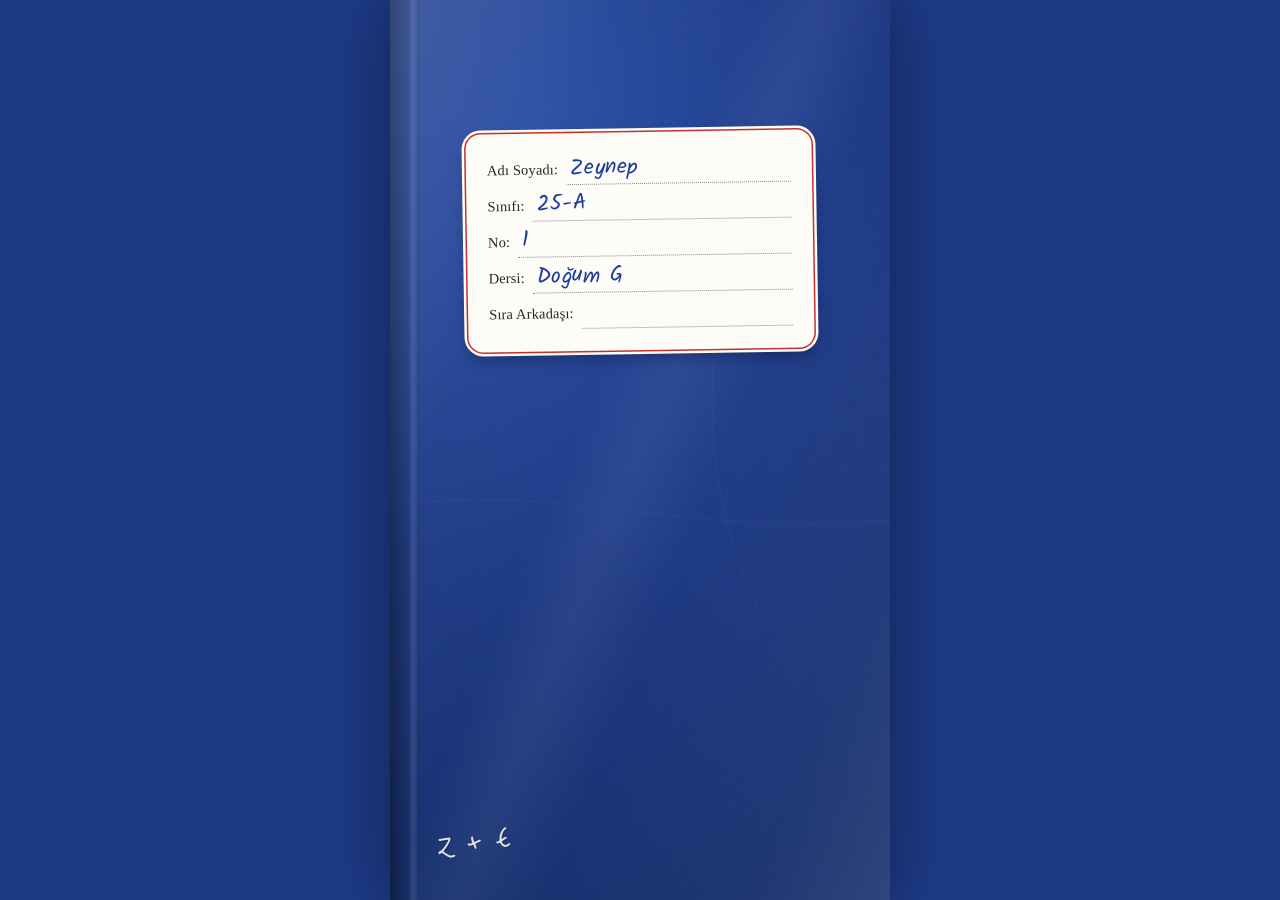
==== index.html @ 5930c44a "Zeynep'in doğum günü defteri Görüntülü konuşurken telefondan açılan okul defteri: sınav, kelime oyun" ====
<!doctype html>
<html lang="tr">
<head>
  <meta charset="utf-8">
  <meta name="viewport" content="width=device-width, initial-scale=1, viewport-fit=cover, user-scalable=no, interactive-widget=resizes-visual">
  <title>Zeynep'in defteri</title>
  <meta name="robots" content="noindex">
  <meta name="theme-color" content="#1d3a86">
  <meta property="og:type" content="website">
  <meta property="og:title" content="Defterini bende unutmuşsun">
  <meta property="og:description" content="Adı: Zeynep. Dersi: Doğum Günü.">
  <meta property="og:image" content="https://kartanci.github.io/zeynep/img/kapak.jpg">
  <meta property="og:image:width" content="1200">
  <meta property="og:image:height" content="630">
  <meta name="twitter:card" content="summary_large_image">
  <link rel="icon" href="data:image/svg+xml,%3Csvg xmlns='http://www.w3.org/2000/svg' viewBox='0 0 32 32'%3E%3Crect x='5' y='2' width='23' height='28' rx='2' fill='%231d3a86'/%3E%3Crect x='10' y='8' width='14' height='9' rx='1' fill='%23fdfcf6'/%3E%3C/svg%3E">
  <link rel="preconnect" href="https://fonts.googleapis.com">
  <link rel="preconnect" href="https://fonts.gstatic.com" crossorigin>
  <link href="https://fonts.googleapis.com/css2?family=Anton&family=Just+Me+Again+Down+Here&family=Kalam:wght@400;700&display=swap" rel="stylesheet">
  <link rel="stylesheet" href="css/defter.css">
</head>
<body>
  <main id="defter"></main>
  <script src="js/icerik.js"></script>
  <script src="js/pen.js"></script>
  <script src="js/live.js"></script>
  <script src="js/board.js"></script>
  <script src="js/candle.js"></script>
  <script src="js/notebook.js"></script>
</body>
</html>
---- css/defter.css ----
:root {
  --kagit: #fbf8ee;
  --kare: 18px;
  --kare-cizgi: rgba(84, 134, 190, .145);
  --marj: rgba(214, 72, 72, .5);
  --mavi: #1c3c9e;
  --kirmizi: #d02b27;
  --kursun: #5b5852;
  --fosfor: #fff06a;
  --postit: #ffe985;
  --yazi: clamp(20px, 5.9vw, 24px);
  --el: 'Kalam', 'Segoe Print', 'Comic Sans MS', cursive;
  --el-enes: 'Just Me Again Down Here', 'Kalam', cursive;
  --baski: 'Times New Roman', Tinos, 'Liberation Serif', 'Noto Serif', Georgia, serif;
  --afis: 'Anton', Impact, 'Arial Narrow', sans-serif;
  --duz: -apple-system, 'Segoe UI', Roboto, 'Helvetica Neue', Arial, sans-serif;
  --alt: env(safe-area-inset-bottom, 0px);
  --ust: env(safe-area-inset-top, 0px);
}

* { box-sizing: border-box; -webkit-tap-highlight-color: transparent; }

html, body {
  height: 100%;
  margin: 0;
  overflow: hidden;
  overscroll-behavior: none;
}

body {
  background: #1d3a86;
  color: var(--mavi);
  font-family: var(--el);
  -webkit-user-select: none;
  user-select: none;
  -webkit-touch-callout: none;
  -webkit-text-size-adjust: 100%;
  transition: background .6s;
}

button { font: inherit; color: inherit; background: none; border: 0; padding: 0; cursor: pointer; touch-action: manipulation; }

#defter {
  position: fixed;
  inset: 0;
  margin: 0 auto;
  width: 100%;
  max-width: 500px;
  overflow: hidden;
  perspective: 1500px;
  perspective-origin: 50% 50%;
}

/* ---------- Yaprak ---------- */
.yaprak {
  position: absolute;
  inset: 0;
  background-color: var(--kagit);
  background-image:
    var(--doku, none),
    linear-gradient(var(--kare-cizgi) 1px, transparent 1px),
    linear-gradient(90deg, var(--kare-cizgi) 1px, transparent 1px);
  background-size: auto, var(--kare) var(--kare), var(--kare) var(--kare);
  transform-origin: 0 50%;
  backface-visibility: hidden;
  -webkit-backface-visibility: hidden;
  overflow: hidden;
  box-shadow: inset 16px 0 20px -16px rgba(40, 30, 10, .28);
}

.yaprak::after {
  content: '';
  position: absolute;
  inset: 0;
  pointer-events: none;
  background: linear-gradient(90deg, rgba(30, 20, 5, .34), rgba(30, 20, 5, .08) 45%, rgba(255, 255, 255, .25));
  opacity: var(--golge, 0);
  z-index: 40;
}

.yaprak.altta::before {
  content: '';
  position: absolute;
  inset: 0;
  pointer-events: none;
  background: linear-gradient(90deg, rgba(30, 20, 5, .42), rgba(30, 20, 5, 0) 75%);
  opacity: var(--alt-golge, 0);
  z-index: 40;
}

.marj { position: absolute; left: 26px; top: 0; pointer-events: none; }

.zimba { position: absolute; left: 0; top: 0; bottom: 0; width: 14px; pointer-events: none; }
.zimba i {
  position: absolute;
  left: 1px;
  width: 12px;
  height: 2.5px;
  border-radius: 2px;
  background: linear-gradient(#d3d6da, #8f9399);
  box-shadow: 0 1px 1px rgba(0, 0, 0, .35);
}
.zimba i:first-child { top: 24%; }
.zimba i:last-child { top: 76%; }

.sayfa-no {
  position: absolute;
  left: 8px;
  bottom: calc(var(--alt) + 10px);
  font-size: 14px;
  color: var(--kursun);
  opacity: .72;
  pointer-events: none;
}

.karalama { display: block; color: var(--mavi); }
.karalama.orta { margin: 8px auto 6px; }
.karalama.sag { margin-left: auto; }
.kenar-karalama { position: absolute; pointer-events: none; opacity: .6; }
.zil-karalama { position: absolute; right: 16px; top: calc(var(--ust) + 38px); }

.yas-karalama {
  position: absolute;
  right: 12px;
  top: calc(var(--ust) + 44px);
  width: min(31vw, 118px);
  clip-path: inset(0 100% 0 0);
  transition: clip-path .85s cubic-bezier(.4, .1, .6, .95);
  pointer-events: none;
}
.yas-karalama.v { clip-path: inset(0 -4% 0 -4%); }
.yas-karalama svg { display: block; width: 100%; height: auto; overflow: visible; }

.icerik {
  position: absolute;
  inset: 0;
  overflow-y: auto;
  overflow-x: hidden;
  -webkit-overflow-scrolling: touch;
  padding: calc(var(--ust) + 18px) 18px calc(var(--alt) + 18px) 44px;
  touch-action: pan-y;
  scrollbar-width: none;
}
.icerik::-webkit-scrollbar { display: none; }

.icerik.sabit {
  overflow: hidden;
  display: flex;
  flex-direction: column;
  padding: calc(var(--ust) + 12px) 12px calc(var(--alt) + 10px) 40px;
  touch-action: none;
}

.tarih {
  text-align: right;
  font-size: 15px;
  line-height: 18px;
  height: 36px;
  opacity: .78;
}

.el {
  font-family: var(--el);
  font-size: var(--yazi);
  line-height: 36px;
  margin: 0;
  position: relative;
}
.el.kucuk { font-size: calc(var(--yazi) * .82); line-height: 27px; }
.el.kirmizi { color: var(--kirmizi); }

.kelime { display: inline-block; white-space: nowrap; }
.harf { display: inline-block; opacity: 0; transition: opacity 60ms linear; }
.harf.v { opacity: var(--o, 1); }

.kelime.fosfor {
  background: linear-gradient(transparent 16%, var(--fosfor) 16%, var(--fosfor) 84%, transparent 84%);
  margin: 0 -2px;
  padding: 0 2px;
}

.cizik-katman { position: absolute; left: 0; top: 0; pointer-events: none; }

.enes-el {
  font-family: var(--el-enes);
  font-size: calc(var(--yazi) * 1.26);
  color: #16171c;
}
.enes-el.buyuk { font-size: calc(var(--yazi) * 2.1); line-height: 54px; margin-top: 18px; }
.enes-el.imza { text-align: right; padding-right: 16px; }

.ps {
  font-size: calc(var(--yazi) * .72);
  line-height: 24px;
  margin-top: 18px;
  opacity: .86;
}

/* ---------- Seçenekler ---------- */
.secenekler { display: flex; flex-direction: column; gap: 2px; margin: 4px 0 12px; }

.secenek {
  display: flex;
  align-items: center;
  gap: 10px;
  min-height: 46px;
  padding: 6px 4px 6px 0;
  text-align: left;
  font-size: var(--yazi);
  line-height: 1.2;
  transition: opacity .3s;
}
.secenek svg { flex: none; }
.secenek.soluk { opacity: .28; }

.kucuk-dugme {
  position: relative;
  font-size: 19px;
  line-height: 1;
  padding: 12px 14px;
  min-height: 44px;
  border: 1.8px solid currentColor;
  border-radius: 255px 15px 225px 15px / 15px 225px 15px 255px;
  transition: transform .12s;
}
.kucuk-dugme:active { transform: scale(.96); }
.kucuk-dugme.ana { background: var(--mavi); border-color: var(--mavi); color: #fdfbf3; }
.fosfor-dugme.secili { background: var(--fosfor); }

.postit {
  position: relative;
  background: var(--postit);
  color: #33342f;
  padding: 14px 14px 16px;
  font-size: calc(var(--yazi) * .78);
  line-height: 25px;
  margin: 12px 8px 18px 0;
  transform: rotate(-1.4deg) translateY(10px) scale(.97);
  opacity: 0;
  box-shadow: 0 1px 1px rgba(60, 50, 10, .2), 3px 6px 12px -4px rgba(60, 50, 10, .34);
  transition: opacity .3s, transform .35s cubic-bezier(.2, 1.3, .5, 1);
}
.postit.v { opacity: 1; transform: rotate(-1.4deg); }

.kalp-satir { display: flex; align-items: center; gap: 12px; margin-top: 10px; }
.kalp-satir svg { flex: none; }
.kalp-satir .el { display: inline; }

/* ---------- Sayfa çevirme ---------- */
.cevir {
  position: sticky;
  bottom: calc(var(--alt) + 12px);
  display: flex;
  align-items: center;
  gap: 8px;
  width: max-content;
  margin: 22px auto 6px;
  padding: 10px 16px;
  font-size: 19px;
  white-space: nowrap;
  z-index: 20;
  animation: belir .5s both, dikkat 2.8s 3s ease-in-out infinite;
  background: rgba(251, 248, 238, .92);
  border-radius: 20px;
}
.araclar .cevir { position: static; margin: 0; }

.kulak {
  position: absolute;
  right: 0;
  bottom: 0;
  width: 58px;
  height: 58px;
  z-index: 21;
  background: linear-gradient(135deg, rgba(251, 248, 238, 0) 50%, rgba(120, 105, 75, .28) 50%, #efe9d8 62%, #faf6ea);
  filter: drop-shadow(-2px -2px 3px rgba(60, 45, 15, .2));
  clip-path: polygon(100% 0, 100% 100%, 0 100%);
  animation: belir .5s both;
}

@keyframes belir { from { opacity: 0; } to { opacity: 1; } }
@keyframes dikkat {
  0%, 82%, 100% { transform: none; }
  88% { transform: translateX(-7px); }
  94% { transform: translateX(3px); }
}

/* ---------- Kapak ---------- */
.yaprak.kapak {
  background: #1f3e90;
  background-image: var(--doku, none), radial-gradient(120% 90% at 30% 15%, #2a4ea8, #1d3a86 58%, #16306f);
  background-size: auto, auto;
  box-shadow: none;
  cursor: pointer;
  touch-action: pan-y;
}

.kapak-kirisik { position: absolute; inset: 0; width: 100%; height: 100%; pointer-events: none; }

.kapak-sirt {
  position: absolute;
  left: 0; top: 0; bottom: 0;
  width: 30px;
  background: linear-gradient(90deg, rgba(0, 0, 0, .38), rgba(0, 0, 0, .1) 62%, rgba(255, 255, 255, .1) 76%, rgba(0, 0, 0, .12));
}

.kapak-parlak {
  position: absolute;
  inset: 0;
  pointer-events: none;
  background: linear-gradient(112deg, rgba(255, 255, 255, .13) 0%, rgba(255, 255, 255, .02) 26%, rgba(255, 255, 255, 0) 42%, rgba(255, 255, 255, .05) 50%, rgba(255, 255, 255, 0) 60%, rgba(255, 255, 255, .03) 84%, rgba(255, 255, 255, .1) 100%);
}

.etiket {
  position: absolute;
  left: 50%;
  top: 15%;
  width: min(80%, 340px);
  transform: translateX(-50%) rotate(-.9deg);
  padding: 18px 18px 14px;
  background: #fdfcf6;
  border-radius: 12px;
  box-shadow: 0 0 0 3px #fdfcf6, 0 0 0 4.5px #c92f2a, 0 0 0 7px #fdfcf6, 0 8px 18px rgba(0, 0, 20, .4);
  font-family: var(--baski);
  color: #27292f;
}

.etiket > div {
  display: flex;
  align-items: baseline;
  gap: 8px;
  height: 36px;
  font-size: 14.5px;
  letter-spacing: .01em;
}
.etiket > div > span { flex: none; }
.etiket > div > span::after { content: ':'; }
.etiket b {
  flex: 1;
  font-family: var(--el);
  font-weight: 400;
  font-size: 22px;
  line-height: 30px;
  color: var(--mavi);
  border-bottom: 1.5px dotted #8b8d93;
  padding-left: 4px;
  white-space: nowrap;
}

.daksil {
  position: absolute;
  left: 46px;
  bottom: calc(var(--alt) + 34px);
  font-family: var(--el-enes);
  font-size: 34px;
  color: #f3f1e8;
  opacity: .92;
  transform: rotate(-7deg);
  text-shadow: 1px 1px 0 rgba(0, 0, 0, .18);
}

.kapak-not {
  position: absolute;
  right: 22px;
  bottom: 21%;
  width: min(58%, 240px);
  margin: 0;
  font-size: 21px;
  line-height: 27px;
  text-align: left;
  transform: rotate(3deg) translateY(16px) scale(.92);
}
.kapak-not.v { transform: rotate(3deg); }
.kapak-not small { display: block; font-size: 17px; margin-top: 6px; opacity: .72; }
.kapak-not::before {
  content: '';
  position: absolute;
  left: 50%;
  top: -11px;
  width: 74px;
  height: 22px;
  transform: translateX(-50%) rotate(-3deg);
  background: rgba(244, 238, 205, .55);
  box-shadow: 0 1px 2px rgba(0, 0, 0, .14);
}
.kapak-not.oynak { animation: kipir 3.4s ease-in-out infinite; }
@keyframes kipir {
  0%, 84%, 100% { transform: rotate(3deg); }
  89% { transform: rotate(5.5deg); }
  94% { transform: rotate(1.5deg); }
}

/* ---------- Sınav ---------- */
.sinav-kagit {
  position: relative;
  margin: 2px -4px 16px -18px;
  padding: 24px 16px 18px;
  background-color: #fefefb;
  background-image: var(--doku, none), radial-gradient(1px 1px at 12% 22%, rgba(0, 0, 0, .35), transparent 1.5px), radial-gradient(1px 1px at 78% 63%, rgba(0, 0, 0, .3), transparent 1.5px), radial-gradient(1.5px 1px at 44% 91%, rgba(0, 0, 0, .28), transparent 2px);
  box-shadow: 0 1px 2px rgba(30, 25, 10, .2), 0 8px 16px -6px rgba(30, 25, 10, .3);
  font-family: var(--baski);
  color: #1d1e22;
  transform: translateY(26px) rotate(.5deg);
  opacity: 0;
  transition: transform .5s cubic-bezier(.2, .9, .3, 1), opacity .3s;
}
.sinav-kagit.v { transform: rotate(-.35deg); opacity: 1; }

.bant {
  position: absolute;
  left: 50%;
  top: -9px;
  width: 88px;
  height: 22px;
  transform: translateX(-50%) rotate(1.8deg);
  background: rgba(231, 224, 186, .62);
  box-shadow: 0 1px 2px rgba(0, 0, 0, .12);
}

.sinav-baslik {
  text-align: center;
  font-weight: 700;
  font-size: 15.5px;
  line-height: 19px;
  text-transform: uppercase;
  letter-spacing: .05em;
}

.sinav-bilgi {
  display: flex;
  justify-content: space-between;
  gap: 10px;
  margin-top: 10px;
  padding-bottom: 8px;
  font-size: 14.5px;
  line-height: 20px;
  border-bottom: 1.5px solid #1d1e22;
}
.sinav-bilgi b { font-weight: 400; font-family: var(--el); color: var(--mavi); font-size: 16.5px; }

.not-kutu {
  flex: none;
  position: relative;
  width: 80px;
  height: 64px;
  border: 1.5px solid #1d1e22;
  text-align: center;
  font-size: 11.5px;
  line-height: 15px;
}
.not-kutu span { display: block; }
.not-kutu strong {
  position: absolute;
  inset: 14px 0 0;
  font-family: var(--el);
  font-weight: 700;
  font-size: 29px;
  line-height: 46px;
  color: var(--kirmizi);
}
.not-halka { position: absolute; left: 5px; top: 1px; pointer-events: none; }

.sorular { list-style: none; margin: 12px 0 0; padding: 0; }

.soru-bitti {
  display: flex;
  align-items: center;
  gap: 8px;
  padding: 6px 0;
  border-bottom: 1px dotted rgba(0, 0, 0, .22);
}
.soru-bitti .soru-yazi { flex: 1; font-size: 16px; line-height: 20px; color: #3d3f46; }

.isaret { flex: none; width: 46px; height: 42px; display: flex; align-items: center; justify-content: center; }

.soru-simdi { padding: 14px 0 8px; animation: belir .3s both; }
.soru-no { font-size: 14.5px; font-weight: 700; color: #3d3f46; }
.soru-simdi .soru-yazi { font-size: 23px; line-height: 29px; margin: 8px 0 14px; }
.soru-bos { margin-bottom: 6px !important; }
.soru-bos span { display: block; height: 30px; border-bottom: 1.3px dotted #6d6f75; }
.soru-ipucu { margin: 2px 0 12px; min-height: 27px; }

.isaret-sira { display: flex; justify-content: center; gap: 14px; }

.isaret-buyuk {
  flex: 1;
  max-width: 128px;
  height: 92px;
  display: flex;
  flex-direction: column;
  align-items: center;
  justify-content: center;
  gap: 2px;
  font-family: var(--el);
  font-size: 16px;
  color: var(--kirmizi);
  border: 1.6px solid rgba(208, 43, 39, .55);
  border-radius: 255px 18px 225px 18px / 18px 225px 18px 255px;
  transition: background .12s, transform .12s;
}
.isaret-buyuk:active { background: rgba(208, 43, 39, .1); transform: scale(.96); }

.sinav-son { margin-top: 10px; min-height: 8px; font-family: var(--el); }

.imza-etiket { margin-top: 12px; font-size: 14.5px; }
.imza-ped { position: relative; height: 86px; border-bottom: 1.4px solid #1d1e22; touch-action: none; cursor: crosshair; }
.imza-ped canvas { position: absolute; inset: 0; width: 100%; height: 100%; touch-action: none; }
.imza-alt { display: flex; justify-content: flex-end; margin-top: 8px; }
.imza-alt .kucuk-dugme { font-family: var(--el); color: var(--kirmizi); font-size: 18px; }

.sinav-odev { margin-top: 14px; font-size: 15.5px; line-height: 22px; }
.sinav-odev:empty { display: none; }
.odev-etiket { font-weight: 700; }
.odev-yazi { font-family: var(--el); color: var(--kirmizi); font-size: 18px; }
.sinav-odev .soru-form { margin: 2px 0 0; font-family: var(--el); }
.sinav-odev .kucuk-dugme { color: var(--kirmizi); }
.el-giris.kirmizi { color: var(--kirmizi); border-bottom-color: var(--kirmizi); }
.el-giris.kirmizi::placeholder { color: rgba(208, 43, 39, .36); }
.odev-yok { text-align: right; }
.kalem-baglanti {
  font-family: var(--el);
  font-size: 15px;
  color: var(--kursun);
  text-decoration: underline;
  text-underline-offset: 3px;
  padding: 10px 2px 2px;
}

.itiraz-baglanti {
  display: block;
  margin: 10px 0 0 auto;
  font-family: var(--el);
  font-size: 15px;
  color: var(--kursun);
  text-decoration: underline;
  text-decoration-style: wavy;
  text-decoration-thickness: 1px;
  text-underline-offset: 3px;
  padding: 8px 2px;
}

.itiraz-perde, .not-perde {
  position: absolute;
  inset: 0;
  z-index: 80;
  display: flex;
  align-items: center;
  justify-content: center;
  padding: 24px;
  background: rgba(25, 20, 8, .42);
  opacity: 0;
  transition: opacity .2s;
}
.itiraz-perde.v, .not-perde.v { opacity: 1; }

.itiraz-kart {
  width: min(100%, 320px);
  padding: 22px 20px 20px;
  background: var(--kagit);
  transform: rotate(-1deg);
  box-shadow: 0 16px 34px rgba(20, 15, 5, .45);
  text-align: center;
}
.itiraz-kart p { margin: 10px 0 18px; font-size: 22px; }
.itiraz-secim { display: flex; justify-content: center; flex-wrap: wrap; gap: 10px; }

.itiraz-damga {
  display: inline-block;
  padding: 4px 16px;
  border: 3px solid var(--kirmizi);
  border-radius: 6px;
  color: var(--kirmizi);
  font-family: var(--afis);
  font-size: 30px;
  letter-spacing: .08em;
  text-transform: uppercase;
  transform: rotate(-5deg);
  opacity: .88;
}

/* ---------- Teneffüs ---------- */
.oyun { display: flex; flex-direction: column; }
.cetele { display: block; margin: 0 0 8px; height: 46px; max-width: 100%; }
.sayac {
  min-height: 210px;
  display: flex;
  align-items: center;
  justify-content: center;
  font-size: 92px;
  line-height: 1;
  color: var(--kirmizi);
  text-align: center;
}
.sayac.dus { animation: dus .3s cubic-bezier(.2, 1.3, .5, 1); }
@keyframes dus { from { transform: scale(1.5) rotate(-5deg); opacity: 0; } to { transform: none; opacity: 1; } }
.oyun-alan { min-height: 120px; }
.soru-form { display: flex; gap: 10px; align-items: center; margin: 8px 0 12px; }
.el-giris {
  flex: 1;
  min-width: 0;
  height: 46px;
  background: transparent;
  border: 0;
  border-bottom: 2px solid var(--mavi);
  outline: 0;
  border-radius: 0;
  font-family: var(--el);
  font-size: 22px;
  color: var(--mavi);
  -webkit-user-select: text;
  user-select: text;
}
.el-giris::placeholder { color: rgba(28, 60, 158, .35); }
.kelime-buyuk { font-size: calc(var(--yazi) * 1.7); line-height: 54px; }

/* ---------- Pasta ---------- */
.pasta-ust { flex: none; min-height: 63px; padding-left: 4px; }
.tuval {
  position: relative;
  flex: 1;
  min-height: 0;
  touch-action: none;
  margin: 4px 0 8px;
}
.tuval canvas { position: absolute; inset: 0; width: 100%; height: 100%; touch-action: none; }
.tuval-fosfor { opacity: .6; pointer-events: none; }
.tuval-etiket {
  position: absolute;
  right: 4px;
  top: 2px;
  z-index: 3;
  padding: 2px 8px;
  font-size: 15px;
  color: var(--kirmizi);
  opacity: 0;
  transition: opacity .3s;
  pointer-events: none;
}
.tuval-etiket.v { opacity: .9; }
.araclar { flex: none; display: flex; justify-content: center; gap: 10px; min-height: 46px; }
.surukle-mum {
  position: absolute;
  left: 0;
  top: 0;
  z-index: 4;
  touch-action: none;
  cursor: grab;
  animation: belir .4s both;
}
.surukle-mum canvas { position: static; width: auto; height: auto; pointer-events: none; }
.surukle-mum.tutuldu { cursor: grabbing; }

/* ---------- Mum ---------- */
.mum-sahne {
  position: absolute;
  inset: 0;
  z-index: 60;
  background: #000;
  overflow: hidden;
  opacity: 0;
  touch-action: none;
  transition: opacity 1.6s ease;
}
.mum-sahne.acik { opacity: 1; }
.mum-sahne.kapaniyor { opacity: 0; }

.mum-ortam {
  position: absolute;
  inset: 0;
  opacity: 0;
  background: radial-gradient(circle at var(--wx) var(--wy), #fff2d4 0, #ffe6b6 10%, #fbd08a 22%, #efb066 37%, #cb8340 55%, #8d5423 73%, #4c2a10 91%, #2a1608 100%);
}

.mum-katman { position: absolute; inset: 0; width: 100%; height: 100%; pointer-events: none; }
.mum-alev { position: absolute; pointer-events: none; }

.mum-yazi {
  position: absolute;
  left: 24px;
  right: 24px;
  bottom: calc(var(--alt) + 11%);
  text-align: center;
  font-size: 21px;
  line-height: 30px;
  color: rgba(255, 238, 208, .92);
  opacity: 0;
  transition: opacity .9s;
  text-shadow: 0 1px 8px rgba(30, 10, 0, .7);
}
.mum-yazi.dolu { opacity: 1; }
.mum-yazi.soluk { color: rgba(235, 228, 215, .66); text-shadow: none; }
.mum-dugme {
  margin-top: 16px;
  padding: 10px 26px;
  min-height: 44px;
  border: 1.5px solid rgba(235, 228, 215, .5);
  border-radius: 255px 15px 225px 15px / 15px 225px 15px 255px;
  font-size: 20px;
  color: rgba(245, 240, 228, .9);
}

/* ---------- Kazı kazan ---------- */
.bilet-alani { display: flex; flex-direction: column; align-items: center; gap: 12px; margin: clamp(10px, 5vh, 44px) -6px 0 -22px; }
.talas { position: absolute; inset: 0; pointer-events: none; z-index: 30; }

.bilet {
  position: relative;
  width: 100%;
  max-width: 340px;
  padding: 12px 14px 12px;
  border-radius: 6px;
  background:
    repeating-conic-gradient(from 0deg at 50% 26%, rgba(255, 255, 255, .17) 0deg 10deg, transparent 10deg 20deg),
    linear-gradient(170deg, #ffd23e, #ffb61f 55%, #ff9f1a);
  color: #6d1309;
  box-shadow: 0 2px 3px rgba(60, 30, 0, .3), 0 12px 22px -8px rgba(60, 30, 0, .45);
  transform: translateY(18px) rotate(-1deg);
  opacity: 0;
  transition: transform .45s cubic-bezier(.2, 1.1, .4, 1), opacity .3s;
}
.bilet.v { transform: rotate(-.6deg); opacity: 1; }
.bilet.gitti { transform: translate(-24px, -46px) rotate(-14deg); opacity: 0; transition: transform .4s ease-in, opacity .4s; }

.bilet-ust {
  display: flex;
  justify-content: space-between;
  font-family: var(--duz);
  font-size: 10.5px;
  font-weight: 700;
  letter-spacing: .02em;
  text-transform: uppercase;
}

.bilet-ad {
  margin: 4px 0 8px;
  text-align: center;
  font-family: var(--afis);
  font-size: 50px;
  line-height: 1.08;
  letter-spacing: .02em;
  text-transform: uppercase;
  color: #c9190f;
  text-shadow: 2px 2px 0 #fff3b8, 3px 3px 0 rgba(90, 20, 0, .35);
}

.bilet-alan {
  position: relative;
  height: 128px;
  background: #fffdf2;
  border: 2px solid #8e1b0f;
  border-radius: 4px;
  overflow: hidden;
  touch-action: none;
}
.bilet-odul {
  position: absolute;
  inset: 0;
  display: flex;
  align-items: center;
  justify-content: center;
  padding: 8px 12px;
  text-align: center;
  font-family: var(--duz);
  font-weight: 700;
  font-size: 16.5px;
  line-height: 21px;
  color: #23262e;
}
.bilet-alan canvas { position: absolute; inset: 0; width: 100%; height: 100%; touch-action: none; transition: opacity .45s; cursor: pointer; }
.bilet-alan canvas.gitti { opacity: 0; }
.bilet-alan.acildi .bilet-odul { animation: odul .5s cubic-bezier(.2, 1.4, .5, 1); }
@keyframes odul { from { transform: scale(.94); } to { transform: none; } }

.bilet-alt {
  margin-top: 8px;
  text-align: center;
  font-family: var(--duz);
  font-size: 10.5px;
  line-height: 13px;
  font-weight: 600;
}
.bilet-sira {
  position: absolute;
  right: 14px;
  bottom: -20px;
  font-family: var(--el);
  font-size: 14px;
  color: var(--kursun);
}
.bilet-sonraki { margin-top: 16px; }

.kupon-liste { list-style: none; margin: 8px 0 14px; padding: 0; }
.kupon-liste li {
  position: relative;
  padding: 10px 0 10px 16px;
  font-size: calc(var(--yazi) * .8);
  line-height: 25px;
  border-bottom: 1.3px dashed rgba(28, 60, 158, .34);
}
.kupon-liste li::before {
  content: '';
  position: absolute;
  left: 0;
  top: 19px;
  width: 7px;
  height: 7px;
  border-radius: 50%;
  background: var(--kirmizi);
}
.kupon-liste.bozdurma li { display: flex; align-items: center; gap: 10px; }
.kupon-liste.bozdurma li > span { flex: 1; }
.kupon-liste.bozdurma .kucuk-dugme { flex: none; font-size: 16px; padding: 9px 11px; min-height: 40px; color: var(--kirmizi); }
.kupon-liste li.bozuldu > span { text-decoration: line-through; opacity: .5; }

/* ---------- Karne ---------- */
.karne {
  position: relative;
  margin: 0 -6px 12px -22px;
  padding: 14px 16px 14px;
  background-color: #e8f0f5;
  background-image: var(--doku, none);
  border: 1.5px solid #3c5a88;
  outline: 1px solid #3c5a88;
  outline-offset: -5px;
  font-family: var(--baski);
  color: #1f2a3d;
  transform: translateY(20px);
  opacity: 0;
  transition: transform .5s cubic-bezier(.2, .9, .3, 1), opacity .3s;
}
.karne.v { transform: rotate(.3deg); opacity: 1; }
.karne-baslik {
  text-align: center;
  font-weight: 700;
  font-size: 21px;
  letter-spacing: .24em;
  text-transform: uppercase;
}
.karne-alt { text-align: center; font-size: 14.5px; margin: 2px 0 8px; }
.karne-alt b { font-family: var(--el); font-weight: 400; color: var(--mavi); font-size: 17px; }
.karne table { width: 100%; border-collapse: collapse; font-size: 15px; }
.karne td { border-bottom: 1px solid rgba(60, 90, 136, .35); padding: 3px 2px; height: 31px; vertical-align: middle; }
.karne td:first-child { width: 40%; }
.karne td:last-child { font-family: var(--el); color: var(--mavi); }
.karne td .el, .karne-el { display: inline; font-size: 17px; line-height: 21px; }
.karne-resim { padding: 2px; }
.karne-resim canvas { display: block; }
.karne-enes { margin-top: 8px; font-size: 15px; line-height: 21px; }
.karne-enes b { font-family: var(--el); color: var(--kirmizi); font-size: 19px; font-weight: 700; }
.karne-enes i { font-family: var(--el); font-style: normal; color: var(--kirmizi); font-size: 16.5px; }
.karne-gorus { margin-top: 8px; padding-top: 6px; border-top: 1px solid rgba(60, 90, 136, .35); }
.gorus-etiket { font-size: 14px; }
.gorus-yazi { min-height: 32px; }
.gorus-yazi .el.gorus { font-size: 24px; line-height: 30px; }
.gorus-bos { font-family: var(--el); font-size: 16px; line-height: 32px; color: var(--kursun); }
.karne-sonuc {
  display: flex;
  align-items: center;
  justify-content: space-between;
  gap: 10px;
  margin-top: 8px;
  padding-top: 8px;
  border-top: 1px solid rgba(60, 90, 136, .35);
}
.karne-karar {
  font-weight: 700;
  font-size: 18px;
  opacity: 0;
  transition: opacity .5s;
}
.karne-takdir {
  margin-top: 3px;
  font-size: 13.5px;
  line-height: 17px;
  opacity: 0;
  transition: opacity .5s;
}
.karne-karar.v, .karne-takdir.v { opacity: 1; }
.karne-imza { display: flex; align-items: center; gap: 8px; margin-top: 4px; font-size: 13.5px; }
.karne-imza canvas { display: block; }

.damga {
  flex: none;
  padding: 1px 11px;
  border: 3px solid var(--kirmizi);
  border-radius: 7px;
  font-family: var(--afis);
  font-size: 29px;
  letter-spacing: .06em;
  text-transform: uppercase;
  color: var(--kirmizi);
  transform: rotate(-11deg) scale(2.4);
  opacity: 0;
  mix-blend-mode: multiply;
  pointer-events: none;
}
.damga.v { opacity: .86; transform: rotate(-11deg) scale(1); transition: transform .18s cubic-bezier(.3, 0, .6, 1), opacity .1s; }

.son-baglantilar { display: flex; justify-content: center; gap: 12px; margin-top: 24px; }

/* ---------- Arka kapak ---------- */
.arka-kapak .kapak-sirt { left: auto; right: 0; transform: scaleX(-1); }
.arka-icerik {
  display: flex;
  flex-direction: column;
  justify-content: center;
  padding: calc(var(--ust) + 24px) 40px calc(var(--alt) + 24px) 16px;
}
.carpim-tablosu {
  padding: 18px 18px 14px;
  background: #fdfcf6;
  border-radius: 4px;
  box-shadow: 0 8px 18px rgba(0, 0, 20, .4);
  transform: rotate(.5deg);
  font-family: var(--baski);
  color: #27292f;
}
.carpim-baslik {
  padding-bottom: 8px;
  border-bottom: 1.5px solid #27292f;
  text-align: center;
  text-transform: uppercase;
  letter-spacing: .14em;
  font-weight: 700;
  font-size: 15px;
}
.carpim-satir { padding: 10px 0 8px; border-bottom: 1px dotted rgba(0, 0, 0, .28); animation: belir .35s both; }
.carpim-satir:last-child { border-bottom: 0; }
.carpim-islem { font-size: 22px; line-height: 26px; }
.carpim-not { min-height: 26px; font-family: var(--el); color: var(--mavi); }
.carpim-not .el { font-size: 19px; line-height: 26px; }
.arka-icerik .cevir { margin-top: 20px; }

/* ---------- Katlı not ---------- */
.katli-not {
  position: absolute;
  right: -90px;
  top: 38%;
  z-index: 70;
  width: 78px;
  height: 58px;
  background: linear-gradient(135deg, #fdfbf2 48%, #e7e1cd 50%, #f6f2e4 56%);
  box-shadow: -2px 3px 10px rgba(30, 25, 10, .4);
  transform: rotate(-6deg);
  transition: right .5s cubic-bezier(.2, 1.3, .5, 1);
  font-size: 18px;
  color: var(--kirmizi);
}
.katli-not.v { right: 12px; }

.not-kagit {
  width: min(100%, 340px);
  min-height: 150px;
  padding: 22px 20px;
  background-color: var(--kagit);
  background-image: linear-gradient(var(--kare-cizgi) 1px, transparent 1px), linear-gradient(90deg, var(--kare-cizgi) 1px, transparent 1px);
  background-size: var(--kare) var(--kare);
  transform: rotate(1deg);
  box-shadow: 0 16px 34px rgba(20, 15, 5, .45);
}
.not-kagit .enes-el { color: var(--kirmizi); }

@media (min-width: 560px) {
  #defter { box-shadow: 0 0 60px rgba(0, 0, 0, .4); }
}

@media (max-height: 620px) {
  .bilet-ad { font-size: 40px; }
  .bilet-alan { height: 104px; }
  .karne td { height: 27px; }
}
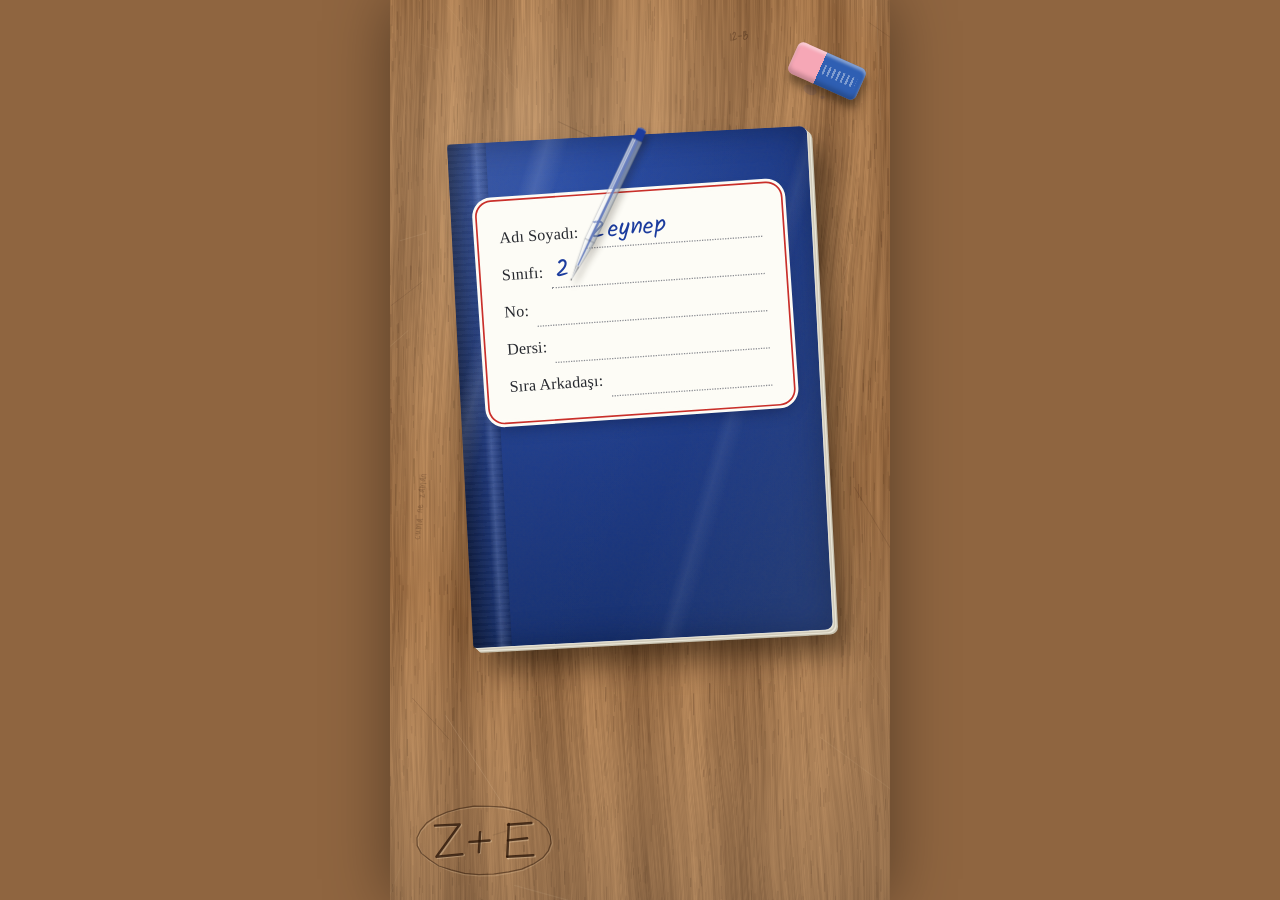
==== commit 8e932b78: "Defteri derinleştir: okul sırası, kara tahta, portre, kağıt uçak Akış yeniden düzenlendi (ilk bilet " ====
--- a/index.html
+++ b/index.html
@@ -5,7 +5,7 @@
   <meta name="viewport" content="width=device-width, initial-scale=1, viewport-fit=cover, user-scalable=no, interactive-widget=resizes-visual">
   <title>Zeynep'in defteri</title>
   <meta name="robots" content="noindex">
-  <meta name="theme-color" content="#1d3a86">
+  <meta name="theme-color" content="#8f6540">
   <meta property="og:type" content="website">
   <meta property="og:title" content="Defterini bende unutmuşsun">
   <meta property="og:description" content="Adı: Zeynep. Dersi: Doğum Günü.">
@@ -23,9 +23,11 @@
   <main id="defter"></main>
   <script src="js/icerik.js"></script>
   <script src="js/pen.js"></script>
+  <script src="js/scribe.js"></script>
   <script src="js/live.js"></script>
   <script src="js/board.js"></script>
   <script src="js/candle.js"></script>
+  <script src="js/desk.js"></script>
   <script src="js/notebook.js"></script>
 </body>
 </html>
--- a/css/defter.css
+++ b/css/defter.css
@@ -28,7 +28,7 @@
 }
 
 body {
-  background: #1d3a86;
+  background: #8f6540;
   color: var(--mavi);
   font-family: var(--el);
   -webkit-user-select: none;
@@ -189,13 +189,6 @@
 .enes-el.buyuk { font-size: calc(var(--yazi) * 2.1); line-height: 54px; margin-top: 18px; }
 .enes-el.imza { text-align: right; padding-right: 16px; }
 
-.ps {
-  font-size: calc(var(--yazi) * .72);
-  line-height: 24px;
-  margin-top: 18px;
-  opacity: .86;
-}
-
 /* ---------- Seçenekler ---------- */
 .secenekler { display: flex; flex-direction: column; gap: 2px; margin: 4px 0 12px; }
 
@@ -229,7 +222,7 @@
 
 .postit {
   position: relative;
-  background: var(--postit);
+  background: linear-gradient(180deg, rgba(120, 95, 0, .09), rgba(120, 95, 0, 0) 17%), var(--postit);
   color: #33342f;
   padding: 14px 14px 16px;
   font-size: calc(var(--yazi) * .78);
@@ -237,7 +230,8 @@
   margin: 12px 8px 18px 0;
   transform: rotate(-1.4deg) translateY(10px) scale(.97);
   opacity: 0;
-  box-shadow: 0 1px 1px rgba(60, 50, 10, .2), 3px 6px 12px -4px rgba(60, 50, 10, .34);
+  border-radius: 1px 1px 46px 2px / 1px 1px 7px 2px;
+  box-shadow: 0 1px 1px rgba(60, 50, 10, .18), 7px 11px 12px -9px rgba(50, 40, 5, .6);
   transition: opacity .3s, transform .35s cubic-bezier(.2, 1.3, .5, 1);
 }
 .postit.v { opacity: 1; transform: rotate(-1.4deg); }
@@ -260,10 +254,12 @@
   white-space: nowrap;
   z-index: 20;
   animation: belir .5s both, dikkat 2.8s 3s ease-in-out infinite;
-  background: rgba(251, 248, 238, .92);
-  border-radius: 20px;
+  text-shadow: 0 0 5px var(--kagit), 0 0 5px var(--kagit), 0 0 9px var(--kagit);
 }
 .araclar .cevir { position: static; margin: 0; }
+.tahta-sayfa .cevir { bottom: calc(var(--alt) + 44px); text-shadow: none; color: #f1efe4; }
+.tahta-sayfa .kulak { display: none; }
+.arka-icerik .cevir { color: #fdfcf6; text-shadow: 0 1px 3px rgba(0, 0, 20, .5); }
 
 .kulak {
   position: absolute;
@@ -290,10 +286,12 @@
   background: #1f3e90;
   background-image: var(--doku, none), radial-gradient(120% 90% at 30% 15%, #2a4ea8, #1d3a86 58%, #16306f);
   background-size: auto, auto;
-  box-shadow: none;
-  cursor: pointer;
+  box-shadow: inset 0 0 46px rgba(6, 14, 46, .42), inset 0 0 3px rgba(255, 255, 255, .28);
   touch-action: pan-y;
-}
+  transition: opacity .24s;
+}
+.yaprak.sakli { opacity: 0; pointer-events: none; }
+.yaprak.masaya-don { opacity: 0; transform: scale(.93); transition: opacity .42s, transform .42s; transform-origin: 50% 50%; }
 
 .kapak-kirisik { position: absolute; inset: 0; width: 100%; height: 100%; pointer-events: none; }
 
@@ -301,14 +299,19 @@
   position: absolute;
   left: 0; top: 0; bottom: 0;
   width: 30px;
-  background: linear-gradient(90deg, rgba(0, 0, 0, .38), rgba(0, 0, 0, .1) 62%, rgba(255, 255, 255, .1) 76%, rgba(0, 0, 0, .12));
+  background:
+    repeating-linear-gradient(180deg, rgba(255, 255, 255, .025) 0 3px, rgba(0, 0, 0, .03) 3px 5px),
+    linear-gradient(90deg, rgba(0, 0, 0, .42), rgba(0, 0, 0, .12) 58%, rgba(255, 255, 255, .13) 74%, rgba(0, 0, 0, .16));
 }
 
 .kapak-parlak {
   position: absolute;
   inset: 0;
   pointer-events: none;
-  background: linear-gradient(112deg, rgba(255, 255, 255, .13) 0%, rgba(255, 255, 255, .02) 26%, rgba(255, 255, 255, 0) 42%, rgba(255, 255, 255, .05) 50%, rgba(255, 255, 255, 0) 60%, rgba(255, 255, 255, .03) 84%, rgba(255, 255, 255, .1) 100%);
+  background:
+    linear-gradient(109deg, rgba(255, 255, 255, 0) 16%, rgba(255, 255, 255, .11) 19%, rgba(255, 255, 255, 0) 23%),
+    linear-gradient(109deg, rgba(255, 255, 255, 0) 67%, rgba(255, 255, 255, .06) 69%, rgba(255, 255, 255, 0) 72%),
+    linear-gradient(112deg, rgba(255, 255, 255, .1) 0%, rgba(255, 255, 255, .01) 28%, rgba(255, 255, 255, 0) 60%, rgba(255, 255, 255, .07) 100%);
 }
 
 .etiket {
@@ -347,19 +350,7 @@
   white-space: nowrap;
 }
 
-.daksil {
-  position: absolute;
-  left: 46px;
-  bottom: calc(var(--alt) + 34px);
-  font-family: var(--el-enes);
-  font-size: 34px;
-  color: #f3f1e8;
-  opacity: .92;
-  transform: rotate(-7deg);
-  text-shadow: 1px 1px 0 rgba(0, 0, 0, .18);
-}
-
-.kapak-not {
+.kapak-not, .masa-not {
   position: absolute;
   right: 22px;
   bottom: 21%;
@@ -370,9 +361,9 @@
   text-align: left;
   transform: rotate(3deg) translateY(16px) scale(.92);
 }
-.kapak-not.v { transform: rotate(3deg); }
-.kapak-not small { display: block; font-size: 17px; margin-top: 6px; opacity: .72; }
-.kapak-not::before {
+.kapak-not.v, .masa-not.v { transform: rotate(3deg); }
+.kapak-not small, .masa-not small { display: block; font-size: 17px; margin-top: 6px; opacity: .72; }
+.kapak-not::before, .masa-not::before {
   content: '';
   position: absolute;
   left: 50%;
@@ -383,7 +374,8 @@
   background: rgba(244, 238, 205, .55);
   box-shadow: 0 1px 2px rgba(0, 0, 0, .14);
 }
-.kapak-not.oynak { animation: kipir 3.4s ease-in-out infinite; }
+.masa-not { right: -16px; bottom: 11%; width: 66%; font-size: 20px; line-height: 26px; }
+.kapak-not.oynak, .masa-not.oynak { animation: kipir 3.4s ease-in-out infinite; }
 @keyframes kipir {
   0%, 84%, 100% { transform: rotate(3deg); }
   89% { transform: rotate(5.5deg); }
@@ -391,6 +383,18 @@
 }
 
 /* ---------- Sınav ---------- */
+.sinav-kagit::after {
+  content: '';
+  position: absolute;
+  left: 0;
+  right: 0;
+  top: 47%;
+  height: 7px;
+  pointer-events: none;
+  background: linear-gradient(180deg, rgba(0, 0, 0, 0), rgba(0, 0, 0, .05) 45%, rgba(255, 255, 255, .7) 58%, rgba(255, 255, 255, 0));
+}
+.sinav-baslik, .sinav-bilgi, .sorular .soru-yazi { text-shadow: 0 0 .4px rgba(20, 20, 25, .55); }
+
 .sinav-kagit {
   position: relative;
   margin: 2px -4px 16px -18px;
@@ -613,6 +617,423 @@
 .el-giris::placeholder { color: rgba(28, 60, 158, .35); }
 .kelime-buyuk { font-size: calc(var(--yazi) * 1.7); line-height: 54px; }
 
+/* ---------- Kara tahta ---------- */
+.yaprak.tahta-sayfa {
+  --kirmizi: #ffe08a;
+  --mavi: #f1efe4;
+  --kursun: #c9d3c9;
+  color: #f1efe4;
+  background-color: #2c4a3b;
+  background-image: var(--tahta, none);
+  background-size: cover;
+  box-shadow: inset 0 0 0 7px #7b5331, inset 0 0 0 8px rgba(0, 0, 0, .35), inset 0 0 70px rgba(0, 0, 0, .34);
+}
+.tahta-sayfa .icerik { padding: calc(var(--ust) + 20px) 24px calc(var(--alt) + 52px) 24px; }
+.tahta-sayfa .el { text-shadow: 0 0 2.2px rgba(255, 255, 255, .34); }
+.tahta-sayfa .harf { text-shadow: 0 0 1.5px rgba(255, 255, 255, .4); }
+.tahta-sayfa .kelime.fosfor { background: none; color: #ffe08a; }
+.tahta-sayfa .el-giris { border-bottom-color: #f1efe4; color: #f1efe4; }
+.tahta-sayfa .el-giris::placeholder { color: rgba(241, 239, 228, .38); }
+.tahta-sayfa .zil-karalama { top: calc(var(--ust) + 62px); right: 22px; color: #f1efe4; }
+.tahta-ust {
+  display: flex;
+  justify-content: space-between;
+  gap: 10px;
+  margin-bottom: 12px;
+  font-size: 14px;
+  line-height: 19px;
+  opacity: .78;
+}
+.tahta-ust .tarih { height: auto; font-size: 14px; line-height: 19px; opacity: 1; }
+.tahta-sayfa .sayac { text-shadow: 0 0 4px rgba(255, 224, 138, .4); }
+.tahta-raf {
+  position: absolute;
+  left: 0;
+  right: 0;
+  bottom: 0;
+  height: calc(var(--alt) + 32px);
+  background: linear-gradient(#8e6239, #6a4425);
+  box-shadow: 0 -3px 7px rgba(0, 0, 0, .4);
+}
+.tebesir {
+  position: absolute;
+  left: 22%;
+  top: 7px;
+  width: 44px;
+  height: 8px;
+  border-radius: 2px;
+  background: linear-gradient(#ffffff, #d9d6cc);
+  box-shadow: 1px 2px 2px rgba(0, 0, 0, .35);
+  transform: rotate(-3deg);
+}
+.tebesir.kisa { left: 42%; top: 11px; width: 20px; background: linear-gradient(#ffe9a8, #dfc77e); transform: rotate(7deg); }
+.tahta-silgi {
+  position: absolute;
+  right: 16%;
+  top: 2px;
+  width: 58px;
+  height: 18px;
+  border-radius: 3px;
+  background: linear-gradient(#b98a57 0 44%, #4a4a48 44% 100%);
+  box-shadow: 2px 3px 3px rgba(0, 0, 0, .4);
+  transform: rotate(2deg);
+}
+
+/* ---------- Portre ---------- */
+.portre-ust { display: flex; justify-content: space-between; align-items: baseline; min-height: 52px; }
+.portre-baslik { font-size: var(--yazi); line-height: 36px; }
+.portre-sure { font-size: 40px; line-height: 46px; font-weight: 700; color: var(--mavi); font-variant-numeric: tabular-nums; }
+.portre-sure.az { color: var(--kirmizi); }
+.polaroidler { display: flex; justify-content: center; gap: 10px; margin: 14px -6px 16px -24px; perspective: 900px; }
+.polaroid {
+  flex: 1;
+  max-width: 168px;
+  padding: 8px 8px 6px;
+  background: #fdfdf8;
+  box-shadow: 0 1px 2px rgba(30, 25, 10, .3), 2px 9px 14px -6px rgba(30, 25, 10, .4);
+  transition: transform .75s cubic-bezier(.3, .8, .3, 1);
+}
+.polaroid.sol { transform: rotate(-2.5deg); }
+.polaroid.sag { transform: rotate(2deg); }
+.polaroid.ters { transform: rotateY(180deg); }
+.polaroid-yuz { position: relative; aspect-ratio: 1 / 1.2; background: #f4f2e9; box-shadow: inset 0 0 9px rgba(50, 40, 20, .2); }
+.polaroid-yuz canvas { display: block; transition: opacity .2s .25s; }
+.polaroid.ters .polaroid-yuz canvas, .polaroid.ters .polaroid-yazi { opacity: 0; }
+.polaroid-yazi { margin-top: 6px; text-align: center; font-family: var(--el-enes); font-size: 16px; line-height: 18px; color: #2a2b30; transition: opacity .2s .25s; }
+.el.sayim { line-height: 30px; }
+
+/* ---------- Cevap ve kağıt uçak ---------- */
+.cevap { margin-top: 16px; }
+.cevap-etiket { font-size: 15px; line-height: 18px; color: var(--kursun); }
+.cevap-kagit {
+  position: relative;
+  height: 150px;
+  border-bottom: 1.4px solid rgba(28, 60, 158, .32);
+  transition: transform .42s ease-in, opacity .36s;
+}
+.cevap-kagit.katlaniyor { transform: scale(.18) rotate(-12deg); opacity: 0; }
+.cevap-kagit canvas { display: block; }
+.tuval.cevap-ped { position: absolute; inset: 0; margin: 0; flex: none; cursor: crosshair; }
+.cevap-alt { display: flex; justify-content: flex-end; align-items: center; min-height: 46px; margin-top: 8px; }
+.cevap-alt .kucuk-dugme[hidden] { display: none; }
+.cevap-durum { font-size: 16px; color: var(--kursun); }
+.ucak {
+  position: absolute;
+  left: 0;
+  top: 0;
+  z-index: 70;
+  touch-action: none;
+  cursor: grab;
+  filter: drop-shadow(4px 9px 6px rgba(30, 20, 5, .34));
+}
+.ucak svg { display: block; }
+.ucak.katlandi { transition: transform .5s cubic-bezier(.2, 1.3, .5, 1), opacity .2s; }
+.ucak.tutuldu { cursor: grabbing; }
+
+/* ---------- Kuru boyalar ---------- */
+.boyalar { display: flex; align-items: flex-start; gap: 3px; height: 46px; overflow: hidden; }
+.boya { display: block; transform: translateY(20px); transition: transform .16s cubic-bezier(.2, 1.3, .5, 1); filter: drop-shadow(1px 1px 1px rgba(40, 30, 10, .3)); }
+.boya.secili { transform: translateY(3px); }
+.boya svg { display: block; }
+.silgi-dugme { display: flex; align-items: center; justify-content: center; width: 42px; height: 46px; }
+.silgi-dugme i, .silgi i { display: block; }
+.silgi-dugme i {
+  width: 36px;
+  height: 21px;
+  border-radius: 4px;
+  background: linear-gradient(90deg, #f6a7b6 0 42%, #2f5fb3 42% 100%);
+  box-shadow: inset 0 2px 2px rgba(255, 255, 255, .45), inset 0 -3px 3px rgba(0, 0, 0, .18), 1px 2px 3px rgba(40, 30, 10, .35);
+  transform: rotate(-7deg);
+}
+.araclar .kucuk-dugme.ana { align-self: center; }
+
+/* ---------- Okul sırası ---------- */
+.masa { position: absolute; inset: 0; overflow: hidden; background: #8f6540; }
+.masa-ahsap { position: absolute; inset: 0; width: 100%; height: 100%; display: block; }
+.masa-esyalar { position: absolute; inset: 0; }
+.masa-defter {
+  position: absolute;
+  display: block;
+  width: 280px;
+  height: 392px;
+  padding: 0;
+  text-align: left;
+  background: #1f3e90;
+  background-image: var(--doku, none), radial-gradient(120% 90% at 30% 15%, #2a4ea8, #1d3a86 58%, #16306f);
+  border-radius: 3px 6px 6px 3px;
+  transform: scale(var(--olcek, 1)) rotate(-3deg);
+  box-shadow:
+    inset 0 0 24px rgba(6, 14, 46, .4),
+    1px 1px 0 #e3dfd1, 2px 2px 0 #cfc9b8, 3px 3px 0 #e8e4d6, 4px 4px 0 #c6c0ae,
+    12px 18px 22px rgba(20, 10, 2, .5);
+  cursor: pointer;
+}
+.masa-defter .etiket {
+  top: 12%;
+  width: 83%;
+  padding: 13px 14px 9px;
+  border-radius: 9px;
+  box-shadow: 0 0 0 2.5px #fdfcf6, 0 0 0 3.8px #c92f2a, 0 0 0 6px #fdfcf6, 0 6px 13px rgba(0, 0, 20, .4);
+}
+.masa-defter .etiket > div { height: 29px; font-size: 12.5px; gap: 6px; }
+.masa-defter .etiket b { font-size: 18.5px; line-height: 25px; }
+
+.silgi {
+  position: absolute;
+  width: 74px;
+  height: 34px;
+  border-radius: 6px;
+  background: linear-gradient(90deg, #f6a7b6 0 40%, #2f5fb3 40% 100%);
+  box-shadow: inset 0 3px 3px rgba(255, 255, 255, .42), inset 0 -4px 4px rgba(0, 0, 0, .2), 4px 7px 8px rgba(20, 10, 2, .45);
+}
+.silgi i {
+  position: absolute;
+  left: 44%;
+  right: 8%;
+  top: 34%;
+  bottom: 34%;
+  background: repeating-linear-gradient(90deg, rgba(255, 255, 255, .7) 0 2px, transparent 2px 5px);
+  opacity: .55;
+}
+
+.kalem {
+  position: absolute;
+  left: 0;
+  top: 0;
+  z-index: 90;
+  width: 30px;
+  height: 172px;
+  pointer-events: none;
+  transition: transform 80ms linear;
+  filter: drop-shadow(3px 6px 3px rgba(30, 20, 5, .3));
+  will-change: transform;
+}
+.kalem-sekil { display: block; overflow: visible; transform-origin: 15px 171px; transition: transform 90ms linear; }
+.kalem.kalem-dinlen, .kalem.kalem-dinlen .kalem-sekil { transition: transform .64s cubic-bezier(.45, .05, .3, 1); }
+.kalem.kalem-aninda, .kalem.kalem-aninda .kalem-sekil { transition: none; }
+.kalem.masada { z-index: 3; filter: drop-shadow(4px 7px 4px rgba(20, 10, 2, .5)); }
+
+.esya {
+  position: absolute;
+  display: block;
+  padding: 0;
+  text-align: left;
+  transform: rotate(var(--r, 0deg));
+  transition: transform .45s cubic-bezier(.2, 1.25, .4, 1), opacity .22s;
+  cursor: pointer;
+}
+.esya.gelecek { opacity: 0; transform: translateY(-34px) scale(1.16) rotate(var(--r, 0deg)); }
+.esya:active { transform: scale(.96) rotate(var(--r, 0deg)); }
+
+.esya-defter {
+  aspect-ratio: 1 / 1.38;
+  background: #1f3e90;
+  background-image: var(--doku, none), radial-gradient(120% 90% at 30% 15%, #2a4ea8, #1d3a86 58%, #16306f);
+  border-radius: 2px 5px 5px 2px;
+  box-shadow: inset 0 0 16px rgba(6, 14, 46, .42), 1px 1px 0 #e3dfd1, 2px 2px 0 #cfc9b8, 3px 3px 0 #e8e4d6, 8px 12px 14px rgba(20, 10, 2, .5);
+}
+.esya-defter .kapak-sirt { width: 14px; }
+.mini-etiket {
+  position: absolute;
+  left: 12%;
+  right: 8%;
+  top: 14%;
+  padding: 7px 8px;
+  background: #fdfcf6;
+  border-radius: 5px;
+  box-shadow: 0 0 0 1.5px #fdfcf6, 0 0 0 2.5px #c92f2a, 0 0 0 4px #fdfcf6;
+  font-size: 12px;
+  line-height: 16px;
+  color: var(--mavi);
+}
+.mini-etiket i { display: block; font-style: normal; font-size: 16px; line-height: 20px; }
+.mini-etiket u { display: block; text-decoration: none; opacity: .85; }
+.esya-ayrac {
+  position: absolute;
+  right: 12px;
+  top: -19px;
+  z-index: -1;
+  padding: 2px 7px 22px;
+  background: #fffdf3;
+  font-size: 13px;
+  line-height: 16px;
+  color: var(--mavi);
+  box-shadow: 1px 2px 4px rgba(20, 10, 2, .4);
+  transform: rotate(2deg);
+}
+
+.esya-karne {
+  aspect-ratio: 1 / 1.22;
+  padding: 10px 11px;
+  background-color: #e8f0f5;
+  background-image: var(--doku, none);
+  border: 1px solid #3c5a88;
+  outline: 1px solid #3c5a88;
+  outline-offset: -4px;
+  box-shadow: 7px 11px 13px rgba(20, 10, 2, .45);
+  overflow: hidden;
+}
+.mini-baslik {
+  text-align: center;
+  font-family: var(--baski);
+  font-weight: 700;
+  font-size: 13.5px;
+  letter-spacing: .16em;
+  text-transform: uppercase;
+  color: #1f2a3d;
+  margin-bottom: 7px;
+}
+.esya-karne span, .esya-sinav span {
+  display: block;
+  height: 1px;
+  margin-bottom: 11px;
+  background: rgba(60, 90, 136, .4);
+}
+.mini-damga {
+  position: absolute;
+  right: 8px;
+  bottom: 12px;
+  padding: 0 7px;
+  border: 2.2px solid var(--kirmizi);
+  border-radius: 4px;
+  font-family: var(--afis);
+  font-size: 20px;
+  letter-spacing: .05em;
+  text-transform: uppercase;
+  color: var(--kirmizi);
+  transform: rotate(-11deg);
+  opacity: .88;
+}
+
+.esya-biletler { height: 118px; }
+.mini-bilet {
+  position: absolute;
+  left: 0;
+  right: 0;
+  top: 8px;
+  padding: 6px 8px 8px;
+  border-radius: 4px;
+  background: linear-gradient(170deg, #ffd23e, #ffb61f 55%, #ff9f1a);
+  box-shadow: 3px 5px 8px rgba(20, 10, 2, .42);
+  transform: translateX(calc(var(--i) * 7px)) translateY(calc(var(--i) * -4px)) rotate(calc(var(--i) * 6deg));
+}
+.mini-bilet b { display: block; text-align: center; font-family: var(--afis); font-weight: 400; font-size: 19px; line-height: 23px; letter-spacing: .02em; text-transform: uppercase; color: #c9190f; }
+.mini-bilet em { display: block; height: 42px; margin-top: 4px; border: 1.4px solid #8e1b0f; border-radius: 3px; background: linear-gradient(135deg, #b9bcc3, #e4e6ea 40%, #a9adb5 70%, #dcdee3); }
+.mini-bilet em.kazinmis { background: #fffdf2; }
+.esya-rozet {
+  position: absolute;
+  left: 4px;
+  bottom: -18px;
+  padding: 2px 8px;
+  background: #fffdf3;
+  font-size: 13.5px;
+  line-height: 18px;
+  color: var(--kirmizi);
+  box-shadow: 1px 2px 4px rgba(20, 10, 2, .4);
+  transform: rotate(-2deg);
+}
+
+.esya-resim { padding: 7px; background: #fffdf7; box-shadow: 6px 10px 12px rgba(20, 10, 2, .42); }
+.esya-resim canvas { display: block; }
+.bant.kucuk-bant { top: -8px; width: 54px; height: 16px; }
+
+.esya-foto {
+  display: flex;
+  flex-wrap: wrap;
+  gap: 6px;
+  padding: 6px 6px 4px;
+  background: #fdfdf8;
+  box-shadow: 6px 10px 12px rgba(20, 10, 2, .42);
+}
+.esya-foto canvas { display: block; background: #f1efe6; }
+.foto-yazi { width: 100%; text-align: center; font-family: var(--el-enes); font-size: 14px; line-height: 16px; color: #2a2b30; }
+
+.esya-sinav {
+  aspect-ratio: 1 / 1.2;
+  padding: 9px 10px;
+  background: #fefefb;
+  background-image: var(--doku, none);
+  box-shadow: 6px 10px 12px rgba(20, 10, 2, .42);
+  overflow: hidden;
+}
+.esya-sinav .mini-baslik { font-size: 11px; letter-spacing: .06em; margin-bottom: 3px; text-align: left; }
+.mini-ad { font-size: 14px; color: var(--mavi); margin-bottom: 4px; }
+.mini-not {
+  position: absolute;
+  right: 8px;
+  top: 22px;
+  padding: 0 7px;
+  border: 1.8px solid var(--kirmizi);
+  border-radius: 50%;
+  font-weight: 700;
+  font-size: 20px;
+  line-height: 28px;
+  color: var(--kirmizi);
+  transform: rotate(-5deg);
+}
+.esya-sinav span { margin: 14px 0 0; background: rgba(0, 0, 0, .22); }
+
+.esya-not { position: absolute; width: auto; margin: 0; padding: 9px 14px 11px; font-size: 19px; line-height: 23px; white-space: nowrap; }
+.esya-not small { display: block; font-size: 13.5px; line-height: 17px; opacity: .68; }
+
+.kazinan-not {
+  margin: 16px 8px;
+  padding: 12px 14px;
+  border: 1.5px dashed var(--kirmizi);
+  font-size: calc(var(--yazi) * .82);
+  line-height: 25px;
+  color: var(--kirmizi);
+  transform: rotate(-.6deg);
+}
+
+.resim-kagit {
+  position: relative;
+  margin: 12px -6px 14px -22px;
+  padding: 8px;
+  background: #fffdf7;
+  box-shadow: 0 1px 2px rgba(30, 25, 10, .25), 2px 9px 14px -6px rgba(30, 25, 10, .35);
+  transform: rotate(-.6deg);
+}
+.resim-kagit canvas { display: block; }
+
+/* ---------- Kantin fişi ---------- */
+.fis-perde { align-items: flex-end; padding: 16px 16px calc(var(--alt) + 26px); }
+.fis {
+  width: min(100%, 310px);
+  margin: 0 auto;
+  padding: 18px 16px 24px;
+  background: #fdfdf9;
+  font-family: 'Courier New', Courier, monospace;
+  font-size: 14px;
+  line-height: 19px;
+  color: #26272b;
+  clip-path: polygon(0 0, 100% 0, 100% calc(100% - 7px), 95% 100%, 90% calc(100% - 7px), 85% 100%, 80% calc(100% - 7px), 75% 100%, 70% calc(100% - 7px), 65% 100%, 60% calc(100% - 7px), 55% 100%, 50% calc(100% - 7px), 45% 100%, 40% calc(100% - 7px), 35% 100%, 30% calc(100% - 7px), 25% 100%, 20% calc(100% - 7px), 15% 100%, 10% calc(100% - 7px), 5% 100%, 0 calc(100% - 7px));
+}
+.fis-baslik { margin-bottom: 8px; text-align: center; font-weight: 700; font-size: 16px; letter-spacing: .08em; text-transform: uppercase; }
+.fis-satir { display: flex; justify-content: space-between; gap: 10px; }
+.fis-cizgi { margin: 9px 0; border-top: 1.5px dashed #6f7076; }
+.fis-kupon { font-weight: 700; }
+.fis-zaman { display: block; margin-top: 12px; }
+.fis-zaman input {
+  display: block;
+  width: 100%;
+  height: 40px;
+  margin-top: 2px;
+  padding: 0 2px;
+  background: transparent;
+  border: 0;
+  border-bottom: 1.6px solid var(--mavi);
+  border-radius: 0;
+  outline: 0;
+  font-family: var(--el);
+  font-size: 19px;
+  color: var(--mavi);
+  -webkit-user-select: text;
+  user-select: text;
+}
+.fis-zaman input::placeholder { color: rgba(28, 60, 158, .34); }
+.fis-dugmeler { display: flex; justify-content: space-between; align-items: center; margin-top: 12px; font-family: var(--el); }
+
 /* ---------- Pasta ---------- */
 .pasta-ust { flex: none; min-height: 63px; padding-left: 4px; }
 .tuval {
@@ -623,7 +1044,7 @@
   margin: 4px 0 8px;
 }
 .tuval canvas { position: absolute; inset: 0; width: 100%; height: 100%; touch-action: none; }
-.tuval-fosfor { opacity: .6; pointer-events: none; }
+.tuval-fosfor { opacity: .82; pointer-events: none; }
 .tuval-etiket {
   position: absolute;
   right: 4px;
@@ -637,7 +1058,7 @@
   pointer-events: none;
 }
 .tuval-etiket.v { opacity: .9; }
-.araclar { flex: none; display: flex; justify-content: center; gap: 10px; min-height: 46px; }
+.araclar { flex: none; display: flex; justify-content: center; align-items: flex-end; gap: 10px; min-height: 46px; }
 .surukle-mum {
   position: absolute;
   left: 0;
@@ -668,10 +1089,14 @@
   position: absolute;
   inset: 0;
   opacity: 0;
-  background: radial-gradient(circle at var(--wx) var(--wy), #fff2d4 0, #ffe6b6 10%, #fbd08a 22%, #efb066 37%, #cb8340 55%, #8d5423 73%, #4c2a10 91%, #2a1608 100%);
+  background-image: var(--doku, none), radial-gradient(circle at var(--wx) var(--wy), #fff2d4 0, #ffe4b0 11%, #f8c982 24%, #e4a35c 39%, #b87838 55%, #7a4a20 71%, #3f2410 88%, #1f1108 100%);
 }
 
 .mum-katman { position: absolute; inset: 0; width: 100%; height: 100%; pointer-events: none; }
+.mum-isikli {
+  -webkit-mask-image: radial-gradient(circle at var(--wx) var(--wy), #000 0, #000 34%, rgba(0, 0, 0, .55) 62%, rgba(0, 0, 0, .28) 100%);
+  mask-image: radial-gradient(circle at var(--wx) var(--wy), #000 0, #000 34%, rgba(0, 0, 0, .55) 62%, rgba(0, 0, 0, .28) 100%);
+}
 .mum-alev { position: absolute; pointer-events: none; }
 
 .mum-yazi {
@@ -829,6 +1254,15 @@
   transition: transform .5s cubic-bezier(.2, .9, .3, 1), opacity .3s;
 }
 .karne.v { transform: rotate(.3deg); opacity: 1; }
+.karne-kat {
+  position: absolute;
+  top: 0;
+  bottom: 0;
+  left: 50%;
+  width: 9px;
+  pointer-events: none;
+  background: linear-gradient(90deg, rgba(30, 50, 90, 0), rgba(30, 50, 90, .06) 44%, rgba(255, 255, 255, .6) 58%, rgba(255, 255, 255, 0));
+}
 .karne-baslik {
   text-align: center;
   font-weight: 700;
@@ -896,8 +1330,6 @@
 }
 .damga.v { opacity: .86; transform: rotate(-11deg) scale(1); transition: transform .18s cubic-bezier(.3, 0, .6, 1), opacity .1s; }
 
-.son-baglantilar { display: flex; justify-content: center; gap: 12px; margin-top: 24px; }
-
 /* ---------- Arka kapak ---------- */
 .arka-kapak .kapak-sirt { left: auto; right: 0; transform: scaleX(-1); }
 .arka-icerik {
